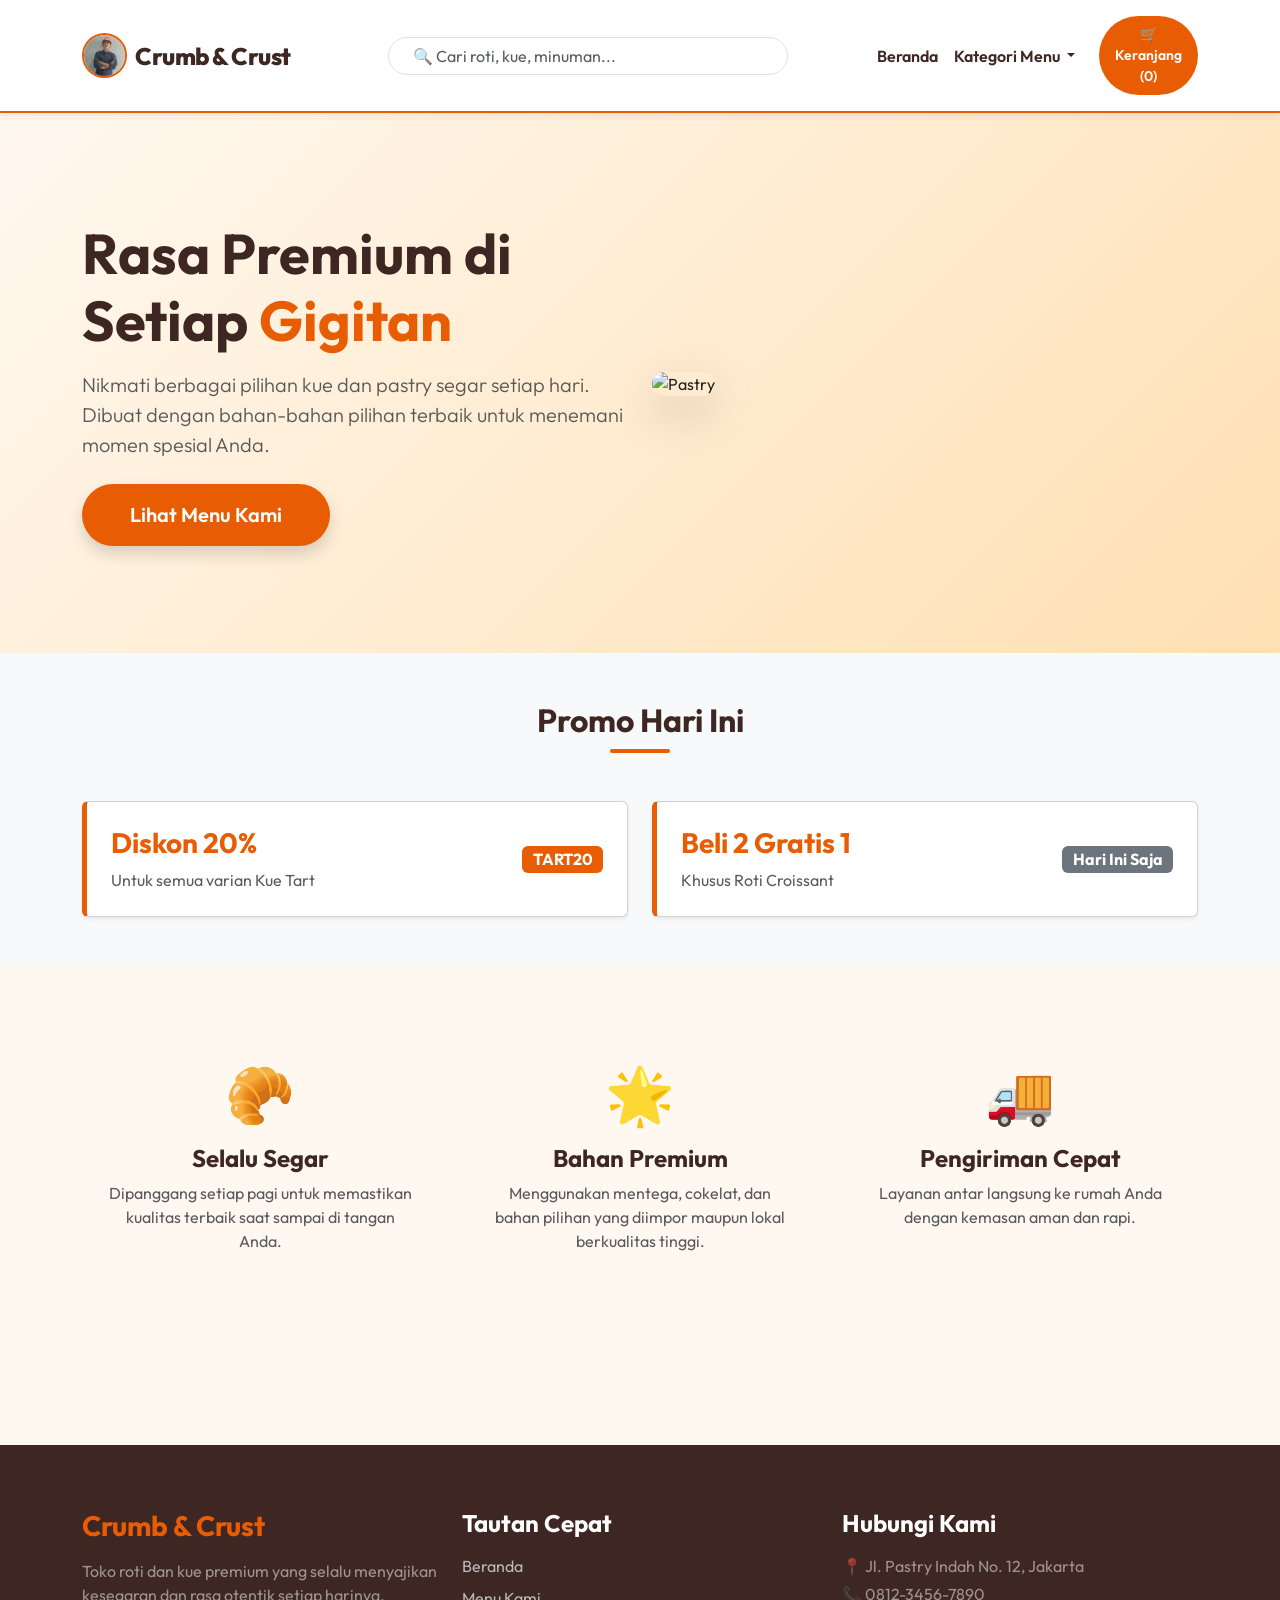
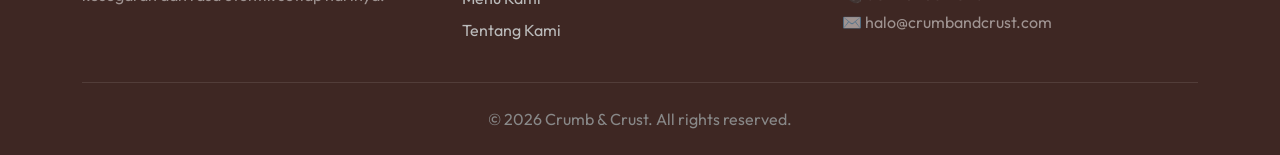
==== index.html @ ef07e7ae "commit pertama website roti" ====
<!DOCTYPE html>
<html lang="id">

<head>
  <meta charset="UTF-8">
  <meta name="viewport" content="width=device-width, initial-scale=1.0">
  <title>Crumb & Crust | Toko Roti & Kue Premium</title>
  <!-- Bootstrap 5 CSS -->
  <link href="https://cdn.jsdelivr.net/npm/bootstrap@5.3.0/dist/css/bootstrap.min.css" rel="stylesheet">
  <link href="https://fonts.googleapis.com/css2?family=Outfit:wght@300;400;600;700;800&display=swap" rel="stylesheet">
  <link rel="stylesheet" href="css/style.css">
</head>

<body>

  <!-- Navbar -->
  <nav class="navbar navbar-expand-lg navbar-light navbar-custom sticky-top py-3">
    <div class="container">
      <a class="navbar-brand d-flex align-items-center gap-2" href="index.html">
        <img src="assets/logo.jpg" alt="Logo" onerror="this.src='https://via.placeholder.com/45/E85D04/FFFFFF?text=C'">
        <span class="fs-4">Crumb & Crust</span>
      </a>
      <button class="navbar-toggler" type="button" data-bs-toggle="collapse" data-bs-target="#navbarNav">
        <span class="navbar-toggler-icon"></span>
      </button>

      <div class="collapse navbar-collapse" id="navbarNav">
        <ul class="navbar-nav mx-auto align-items-center w-100 justify-content-center gap-2 mt-3 mt-lg-0">
          <li class="nav-item w-100" style="max-width: 400px;">
            <input type="text" class="form-control rounded-pill px-4 search-input-nav"
              placeholder="🔍 Cari roti, kue, minuman...">
          </li>
        </ul>
        <ul class="navbar-nav ms-auto align-items-center mt-3 mt-lg-0">
          <li class="nav-item">
            <a class="nav-link active" href="index.html">Beranda</a>
          </li>
          <li class="nav-item dropdown">
            <a class="nav-link dropdown-toggle" href="#" id="navbarDropdown" role="button" data-bs-toggle="dropdown"
              aria-expanded="false">
              Kategori Menu
            </a>
            <ul class="dropdown-menu border-0 shadow-sm" aria-labelledby="navbarDropdown">
              <li><a class="dropdown-item" href="menu.html">Semua Menu</a></li>
              <li>
                <hr class="dropdown-divider">
              </li>
              <li><a class="dropdown-item" href="roti.html">Roti</a></li>
              <li><a class="dropdown-item" href="kue.html">Kue</a></li>
              <li><a class="dropdown-item" href="makanan.html">Makanan</a></li>
              <li><a class="dropdown-item" href="minuman.html">Minuman</a></li>
              <li><a class="dropdown-item" href="cookies.html">Cookies</a></li>
            </ul>
          </li>
          <li class="nav-item ms-lg-3 mt-2 mt-lg-0">
            <a href="cart.html"
              class="btn btn-sm btn-primary-custom rounded-pill px-3 py-2 d-flex align-items-center gap-2"
              id="cart-btn-nav">
              🛒 <span id="cart-count" class="fw-bold">0</span>
            </a>
          </li>
        </ul>
      </div>
    </div>
  </nav>

  <!-- Hero Section -->
  <section class="hero-section text-center text-md-start">
    <div class="container">
      <div class="row align-items-center">
        <div class="col-md-6 mb-5 mb-md-0">
          <h1 class="display-4 fw-bold mb-3">Rasa Premium di Setiap <span class="text-primary-custom">Gigitan</span>
          </h1>
          <p class="lead text-muted mb-4">Nikmati berbagai pilihan kue dan pastry segar setiap hari. Dibuat dengan
            bahan-bahan pilihan terbaik untuk menemani momen spesial Anda.</p>
          <a href="menu.html" class="btn btn-primary-custom btn-lg rounded-pill px-5 py-3 shadow">Lihat Menu Kami</a>
        </div>
        <div class="col-md-6">
          <img src="https://images.unsplash.com/photo-1558961363-fa8fdf82db35?auto=format&fit=crop&w=800&q=80"
            alt="Pastry" class="img-fluid rounded-4 shadow-lg">
        </div>
      </div>
    </div>
  </section>

  <!-- Promo Section -->
  <section class="py-5 bg-light">
    <div class="container">
      <div class="text-center mb-5">
        <h2 class="fw-bold">Promo Hari Ini</h2>
        <div style="width: 60px; height: 4px; background: var(--primary-color); margin: 10px auto; border-radius: 2px;">
        </div>
      </div>
      <div class="row g-4">
        <div class="col-md-6">
          <div class="card promo-card shadow-sm h-100 p-4">
            <div class="d-flex justify-content-between align-items-center">
              <div>
                <h3 class="text-primary-custom fw-bold">Diskon 20%</h3>
                <p class="mb-0 text-muted">Untuk semua varian Kue Tart</p>
              </div>
              <span class="badge bg-primary-custom fs-6">TART20</span>
            </div>
          </div>
        </div>
        <div class="col-md-6">
          <div class="card promo-card shadow-sm h-100 p-4">
            <div class="d-flex justify-content-between align-items-center">
              <div>
                <h3 class="text-primary-custom fw-bold">Beli 2 Gratis 1</h3>
                <p class="mb-0 text-muted">Khusus Roti Croissant</p>
              </div>
              <span class="badge bg-secondary fs-6">Hari Ini Saja</span>
            </div>
          </div>
        </div>
      </div>
    </div>
  </section>

  <!-- Featured Highlights -->
  <section class="py-5">
    <div class="container py-4">
      <div class="row g-4 text-center">
        <div class="col-md-4">
          <div class="p-4">
            <h1 class="display-4 mb-3">🥐</h1>
            <h4 class="fw-bold">Selalu Segar</h4>
            <p class="text-muted">Dipanggang setiap pagi untuk memastikan kualitas terbaik saat sampai di tangan Anda.
            </p>
          </div>
        </div>
        <div class="col-md-4">
          <div class="p-4">
            <h1 class="display-4 mb-3">🌟</h1>
            <h4 class="fw-bold">Bahan Premium</h4>
            <p class="text-muted">Menggunakan mentega, cokelat, dan bahan pilihan yang diimpor maupun lokal berkualitas
              tinggi.</p>
          </div>
        </div>
        <div class="col-md-4">
          <div class="p-4">
            <h1 class="display-4 mb-3">🚚</h1>
            <h4 class="fw-bold">Pengiriman Cepat</h4>
            <p class="text-muted">Layanan antar langsung ke rumah Anda dengan kemasan aman dan rapi.</p>
          </div>
        </div>
      </div>
    </div>
  </section>

  <!-- Footer -->
  <footer class="footer">
    <div class="container">
      <div class="row g-4 mb-4">
        <div class="col-md-4">
          <h3 class="text-primary-custom fw-bold mb-3">Crumb & Crust</h3>
          <p class="text-white-50">Toko roti dan kue premium yang selalu menyajikan kesegaran dan rasa otentik setiap
            harinya.</p>
        </div>
        <div class="col-md-4">
          <h4 class="fw-bold mb-3 text-white">Tautan Cepat</h4>
          <div class="d-flex flex-column gap-2">
            <a href="index.html">Beranda</a>
            <a href="menu.html">Menu Kami</a>
            <a href="#">Tentang Kami</a>
          </div>
        </div>
        <div class="col-md-4">
          <h4 class="fw-bold mb-3 text-white">Hubungi Kami</h4>
          <p class="text-white-50 mb-1">📍 Jl. Pastry Indah No. 12, Jakarta</p>
          <p class="text-white-50 mb-1">📞 0812-3456-7890</p>
          <p class="text-white-50">✉️ halo@crumbandcrust.com</p>
        </div>
      </div>
      <div class="footer-bottom text-center">
        <p class="mb-0">&copy; 2026 Crumb & Crust. All rights reserved.</p>
      </div>
    </div>
  </footer>

  <!-- Bootstrap 5 JS Bundle -->
  <script src="https://cdn.jsdelivr.net/npm/bootstrap@5.3.0/dist/js/bootstrap.bundle.min.js"></script>
  <script src="https://cdn.jsdelivr.net/npm/@supabase/supabase-js@2"></script>
  <script src="js/db.js"></script>
  <script src="js/script.js"></script>
</body>

</html>
---- css/style.css ----
:root {
  --primary-color: #E85D04; /* Orange */
  --primary-hover: #DC2F02;
  --secondary-color: #3E2723; /* Dark Brown */
  --secondary-light: #5D4037;
  --bg-color: #FFF8F0; /* Off-white / Cream */
  --transition: all 0.3s cubic-bezier(0.25, 0.8, 0.25, 1);
}

body {
  font-family: 'Outfit', 'Inter', sans-serif;
  background-color: var(--bg-color);
  color: #212121;
}

/* Typography Overrides */
h1, h2, h3, h4, h5, h6 {
  color: var(--secondary-color);
  font-weight: 700;
}

.text-primary-custom { color: var(--primary-color) !important; }
.bg-primary-custom { background-color: var(--primary-color) !important; color: white; }
.btn-primary-custom {
  background-color: var(--primary-color);
  color: white;
  border: none;
  font-weight: 600;
  transition: var(--transition);
}
.btn-primary-custom:hover {
  background-color: var(--primary-hover);
  color: white;
  transform: translateY(-2px);
  box-shadow: 0 4px 10px rgba(232, 93, 4, 0.3);
}

.btn-outline-custom {
  border: 2px solid var(--primary-color);
  color: var(--primary-color);
  font-weight: 600;
  background: transparent;
  transition: var(--transition);
}
.btn-outline-custom:hover, .btn-outline-custom.active {
  background-color: var(--primary-color);
  color: white;
}

/* Navbar */
.navbar-custom {
  background: rgba(255, 255, 255, 0.95);
  backdrop-filter: blur(10px);
  border-bottom: 2px solid var(--primary-color);
  box-shadow: 0 4px 6px rgba(0, 0, 0, 0.05);
}

.navbar-brand img {
  width: 45px;
  height: 45px;
  border-radius: 50%;
  object-fit: cover;
  border: 2px solid var(--primary-color);
}

.navbar-brand span {
  font-weight: 800;
  color: var(--secondary-color);
  letter-spacing: -0.5px;
}

.nav-link {
  font-weight: 600;
  color: var(--secondary-color) !important;
  transition: var(--transition);
}
.nav-link:hover {
  color: var(--primary-color) !important;
}

/* Hero Section */
.hero-section {
  background: linear-gradient(135deg, var(--bg-color) 0%, #FFE0B2 100%);
  padding: 5rem 0;
  min-height: 60vh;
  display: flex;
  align-items: center;
}

/* Product Cards */
.product-card {
  border: none;
  border-radius: 12px;
  box-shadow: 0 4px 6px rgba(0,0,0,0.05);
  transition: var(--transition);
  overflow: hidden;
  background: white;
}
.product-card:hover {
  transform: translateY(-5px);
  box-shadow: 0 10px 15px rgba(0,0,0,0.1);
}
.product-img {
  height: 200px;
  object-fit: cover;
  transition: transform 0.5s ease;
}
.product-card:hover .product-img {
  transform: scale(1.05);
}

.category-badge {
  position: absolute;
  top: 10px;
  right: 10px;
  background: rgba(0,0,0,0.6);
  color: white;
  padding: 4px 10px;
  border-radius: 20px;
  font-size: 0.8rem;
  z-index: 2;
}

/* Cart Button Floating */
.cart-floating {
  position: fixed;
  bottom: 2rem;
  right: 2rem;
  border-radius: 50px;
  padding: 1rem 1.5rem;
  font-size: 1.1rem;
  box-shadow: 0 5px 15px rgba(232, 93, 4, 0.4);
  z-index: 1000;
}

/* Promo Cards */
.promo-card {
  border-left: 5px solid var(--primary-color);
  transition: var(--transition);
}
.promo-card:hover {
  transform: translateY(-5px);
}

/* Footer */
.footer {
  background-color: var(--secondary-color);
  color: #fff;
  padding-top: 4rem;
  margin-top: 5rem;
}
.footer a {
  color: #bbb;
  text-decoration: none;
  transition: var(--transition);
}
.footer a:hover {
  color: var(--primary-color);
  padding-left: 5px;
}
.footer-bottom {
  border-top: 1px solid rgba(255,255,255,0.1);
  padding: 1.5rem 0;
  margin-top: 2rem;
  color: #888;
}

/* Admin Sidebar */
.admin-sidebar {
  min-height: 100vh;
  background: var(--secondary-color);
}
.admin-sidebar a {
  color: rgba(255,255,255,0.8);
  transition: var(--transition);
}
.admin-sidebar a:hover, .admin-sidebar a.active {
  color: white;
  background: rgba(255,255,255,0.1);
}

.qris-mockup {
  border: 1px dashed var(--primary-color);
  padding: 1rem;
  text-align: center;
  background: #fdfdfd;
}
.qris-img {
  width: 150px;
  height: 150px;
  background: #eee url('data:image/svg+xml;utf8,<svg xmlns="http://www.w3.org/2000/svg" width="100" height="100" viewBox="0 0 24 24"><path d="M4 4h4v4H4zM16 4h4v4h-4zM4 16h4v4H4z"/><path d="M2 2v8h8V2H2zm6 6H4V4h4v4zm10-6h-8v8h8V2zm-2 6h-4V4h4v4zM2 14v8h8v-8H2zm6 6H4v-4h4v4zm5-5h2v2h-2zm2 2h2v2h-2zm-2 2h2v2h-2zm4-4h2v2h-2zm0 4h2v2h-2z"/></svg>') center/contain no-repeat;
  margin: 0 auto;
}
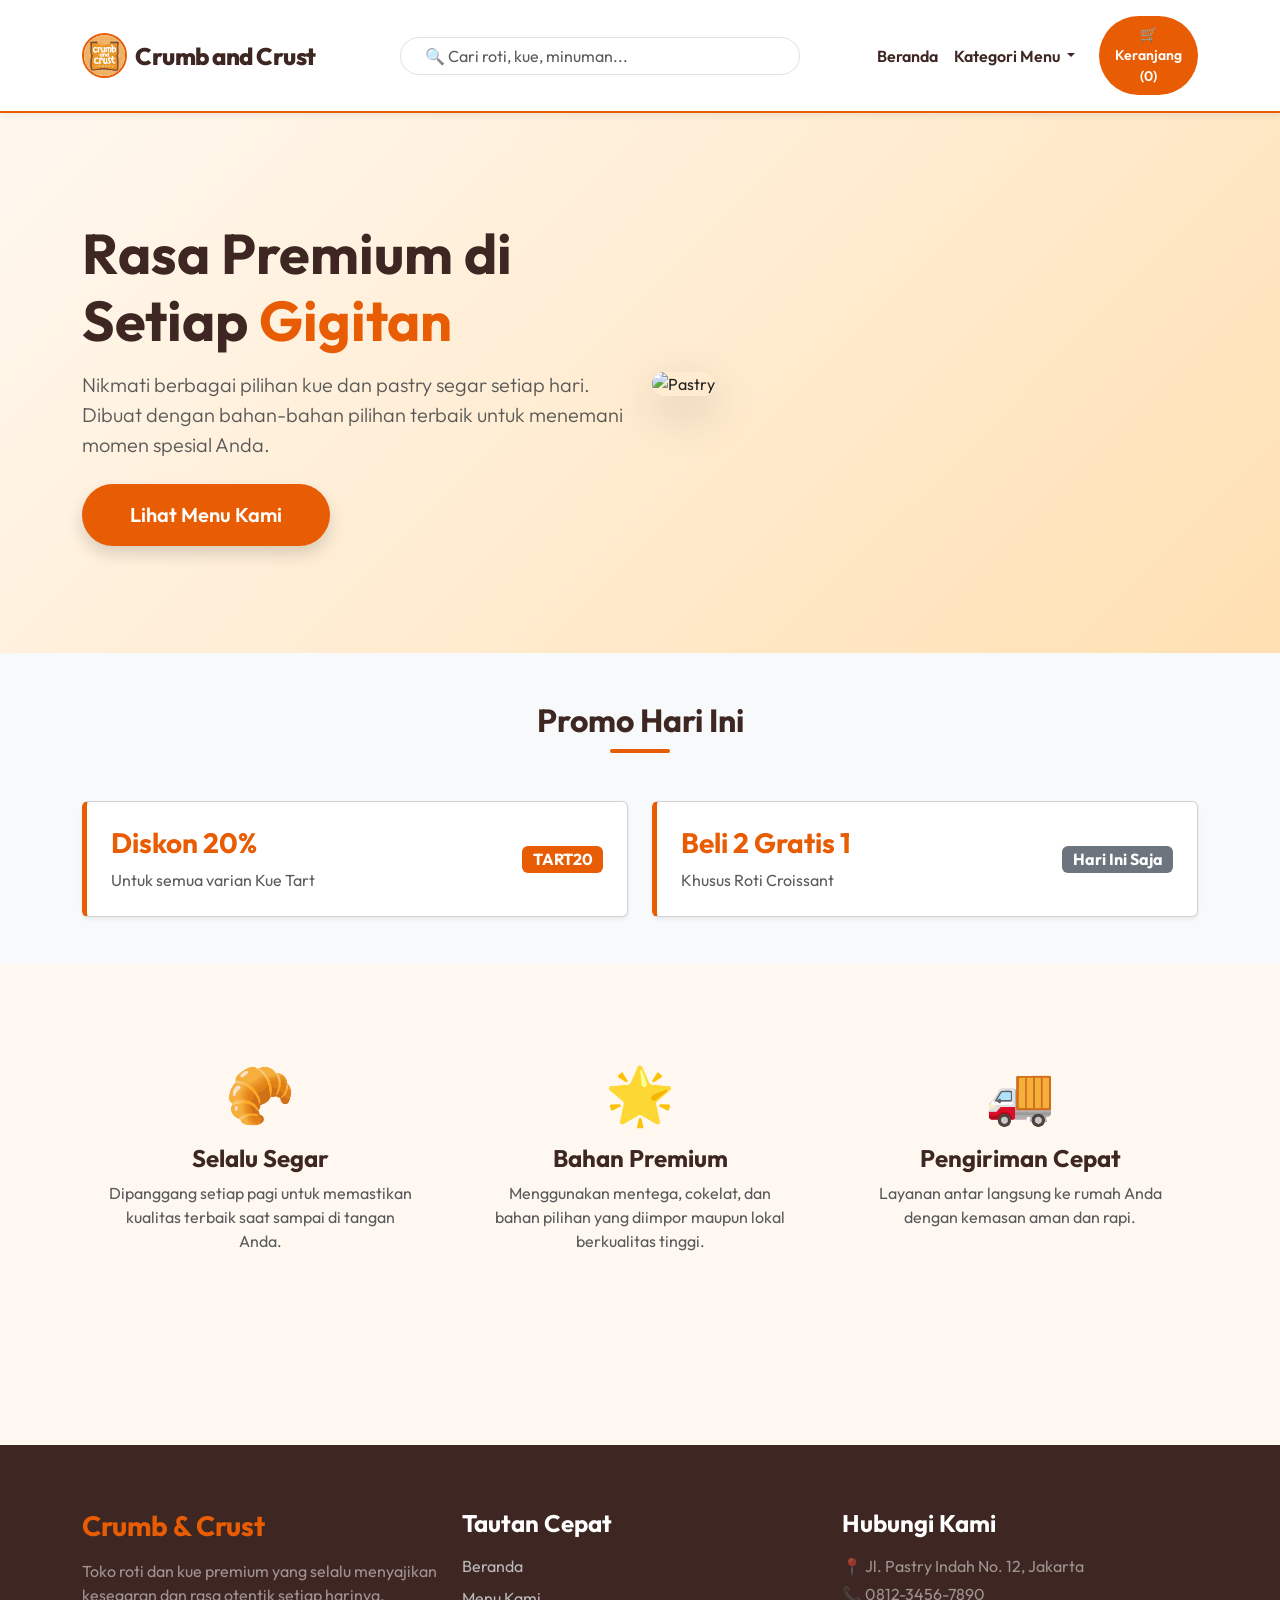
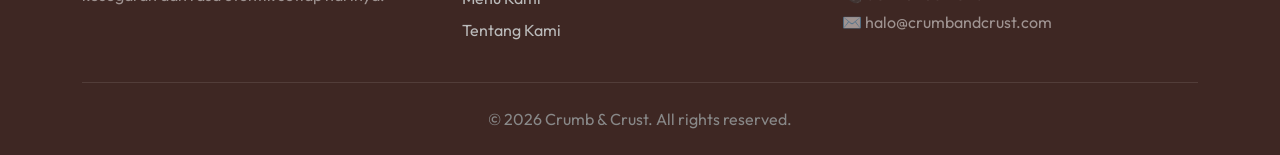
==== commit a02f6f3b: "update logo" ====
--- a/index.html
+++ b/index.html
@@ -17,8 +17,8 @@
   <nav class="navbar navbar-expand-lg navbar-light navbar-custom sticky-top py-3">
     <div class="container">
       <a class="navbar-brand d-flex align-items-center gap-2" href="index.html">
-        <img src="assets/logo.jpg" alt="Logo" onerror="this.src='https://via.placeholder.com/45/E85D04/FFFFFF?text=C'">
-        <span class="fs-4">Crumb & Crust</span>
+        <img src="assets/logo.jpeg" alt="Logo" onerror="this.src='https://via.placeholder.com/45/E85D04/FFFFFF?text=C'">
+        <span class="fs-4">Crumb and Crust</span>
       </a>
       <button class="navbar-toggler" type="button" data-bs-toggle="collapse" data-bs-target="#navbarNav">
         <span class="navbar-toggler-icon"></span>
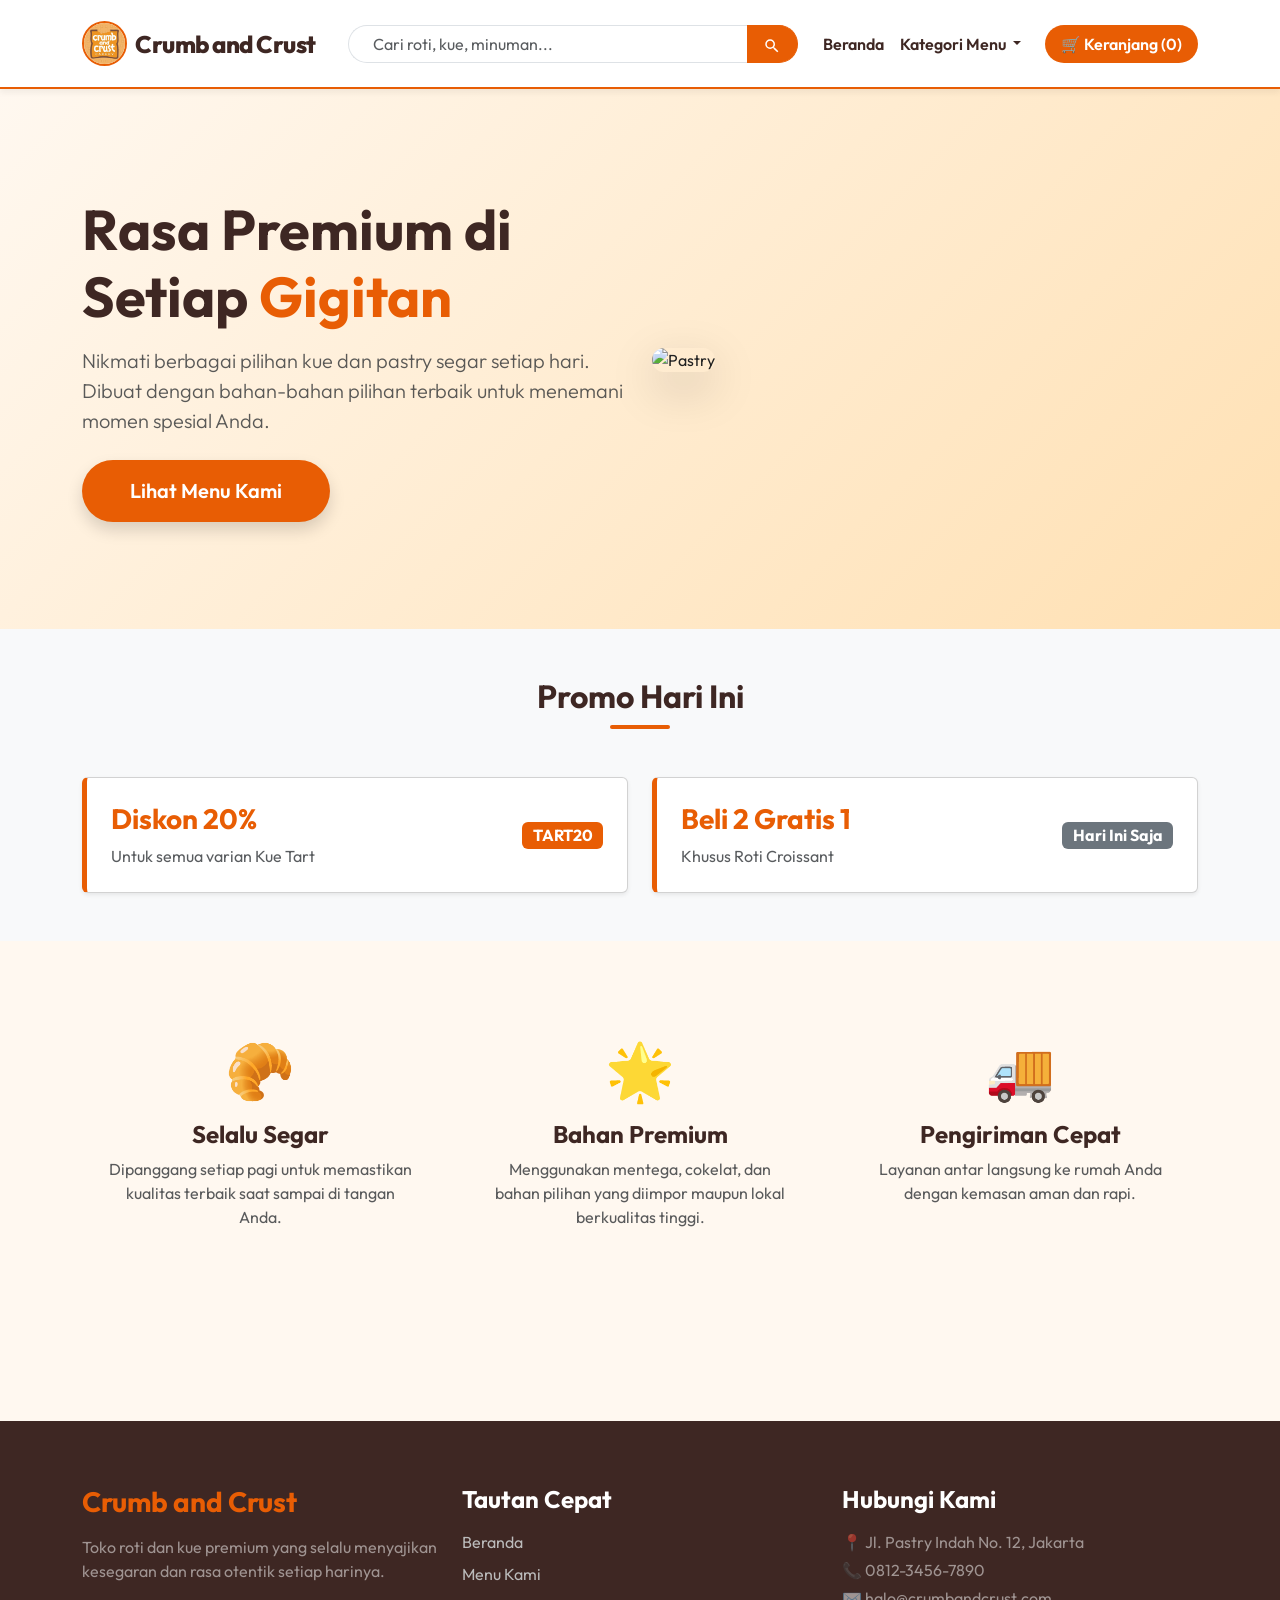
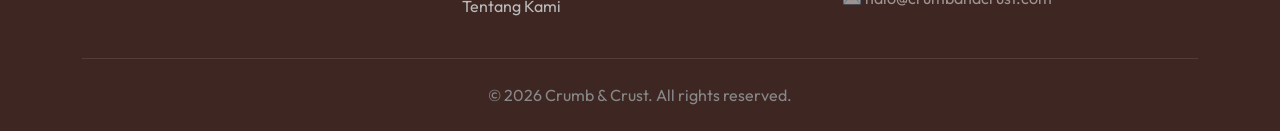
==== commit fa0b8248: "update" ====
--- a/index.html
+++ b/index.html
@@ -26,9 +26,16 @@
 
       <div class="collapse navbar-collapse" id="navbarNav">
         <ul class="navbar-nav mx-auto align-items-center w-100 justify-content-center gap-2 mt-3 mt-lg-0">
-          <li class="nav-item w-100" style="max-width: 400px;">
-            <input type="text" class="form-control rounded-pill px-4 search-input-nav"
-              placeholder="🔍 Cari roti, kue, minuman...">
+          <li class="nav-item w-100" style="max-width: 450px;">
+            <div class="input-group">
+              <input type="text" class="form-control rounded-start-pill px-4 search-input-nav border-end-0"
+                placeholder="Cari roti, kue, minuman...">
+              <button class="btn btn-primary-custom rounded-end-pill px-3 search-btn-nav" type="button">
+                <svg xmlns="http://www.w3.org/2000/svg" width="18" height="18" fill="white" viewBox="0 0 24 24">
+                  <path d="M15.5 14h-.79l-.28-.27A6.471 6.471 0 0 0 16 9.5 6.5 6.5 0 1 0 9.5 16c1.61 0 3.09-.59 4.23-1.57l.27.28v.79l5 4.99L20.49 19l-4.99-5zm-6 0C7.01 14 5 11.99 5 9.5S7.01 5 9.5 5 14 7.01 14 9.5 11.99 14 9.5 14z"/>
+                </svg>
+              </button>
+            </div>
           </li>
         </ul>
         <ul class="navbar-nav ms-auto align-items-center mt-3 mt-lg-0">
@@ -54,9 +61,10 @@
           </li>
           <li class="nav-item ms-lg-3 mt-2 mt-lg-0">
             <a href="cart.html"
-              class="btn btn-sm btn-primary-custom rounded-pill px-3 py-2 d-flex align-items-center gap-2"
+              class="btn btn-sm btn-primary-custom rounded-pill px-3 py-1 d-flex align-items-center gap-2"
               id="cart-btn-nav">
-              🛒 <span id="cart-count" class="fw-bold">0</span>
+              <span>🛒</span>
+              <span id="cart-count" class="fw-bold">0</span>
             </a>
           </li>
         </ul>
@@ -154,7 +162,7 @@
     <div class="container">
       <div class="row g-4 mb-4">
         <div class="col-md-4">
-          <h3 class="text-primary-custom fw-bold mb-3">Crumb & Crust</h3>
+          <h3 class="text-primary-custom fw-bold mb-3">Crumb and Crust</h3>
           <p class="text-white-50">Toko roti dan kue premium yang selalu menyajikan kesegaran dan rasa otentik setiap
             harinya.</p>
         </div>
--- a/css/style.css
+++ b/css/style.css
@@ -1,9 +1,12 @@
 :root {
-  --primary-color: #E85D04; /* Orange */
+  --primary-color: #E85D04;
+  /* Orange */
   --primary-hover: #DC2F02;
-  --secondary-color: #3E2723; /* Dark Brown */
+  --secondary-color: #3E2723;
+  /* Dark Brown */
   --secondary-light: #5D4037;
-  --bg-color: #FFF8F0; /* Off-white / Cream */
+  --bg-color: #FFF8F0;
+  /* Off-white / Cream */
   --transition: all 0.3s cubic-bezier(0.25, 0.8, 0.25, 1);
 }
 
@@ -14,13 +17,25 @@
 }
 
 /* Typography Overrides */
-h1, h2, h3, h4, h5, h6 {
+h1,
+h2,
+h3,
+h4,
+h5,
+h6 {
   color: var(--secondary-color);
   font-weight: 700;
 }
 
-.text-primary-custom { color: var(--primary-color) !important; }
-.bg-primary-custom { background-color: var(--primary-color) !important; color: white; }
+.text-primary-custom {
+  color: var(--primary-color) !important;
+}
+
+.bg-primary-custom {
+  background-color: var(--primary-color) !important;
+  color: white;
+}
+
 .btn-primary-custom {
   background-color: var(--primary-color);
   color: white;
@@ -28,6 +43,7 @@
   font-weight: 600;
   transition: var(--transition);
 }
+
 .btn-primary-custom:hover {
   background-color: var(--primary-hover);
   color: white;
@@ -42,7 +58,9 @@
   background: transparent;
   transition: var(--transition);
 }
-.btn-outline-custom:hover, .btn-outline-custom.active {
+
+.btn-outline-custom:hover,
+.btn-outline-custom.active {
   background-color: var(--primary-color);
   color: white;
 }
@@ -74,6 +92,7 @@
   color: var(--secondary-color) !important;
   transition: var(--transition);
 }
+
 .nav-link:hover {
   color: var(--primary-color) !important;
 }
@@ -91,20 +110,23 @@
 .product-card {
   border: none;
   border-radius: 12px;
-  box-shadow: 0 4px 6px rgba(0,0,0,0.05);
+  box-shadow: 0 4px 6px rgba(0, 0, 0, 0.05);
   transition: var(--transition);
   overflow: hidden;
   background: white;
 }
+
 .product-card:hover {
   transform: translateY(-5px);
-  box-shadow: 0 10px 15px rgba(0,0,0,0.1);
-}
+  box-shadow: 0 10px 15px rgba(0, 0, 0, 0.1);
+}
+
 .product-img {
   height: 200px;
   object-fit: cover;
   transition: transform 0.5s ease;
 }
+
 .product-card:hover .product-img {
   transform: scale(1.05);
 }
@@ -113,7 +135,7 @@
   position: absolute;
   top: 10px;
   right: 10px;
-  background: rgba(0,0,0,0.6);
+  background: rgba(0, 0, 0, 0.6);
   color: white;
   padding: 4px 10px;
   border-radius: 20px;
@@ -133,11 +155,27 @@
   z-index: 1000;
 }
 
+#cart-btn-nav {
+  padding-top: 7px !important;
+  /* Forces a very thin top padding */
+  padding-bottom: 7px !important;
+  /* Forces a very thin bottom padding */
+  font-size: 1.0rem;
+  /* Slightly smaller text helps vertical thinness */
+  display: inline-flex !important;
+  /* Ensures it stays inline with other nav items */
+  align-items: center;
+  justify-content: center;
+  white-space: nowrap;
+  /* Prevents the text from ever jumping to a second line */
+}
+
 /* Promo Cards */
 .promo-card {
   border-left: 5px solid var(--primary-color);
   transition: var(--transition);
 }
+
 .promo-card:hover {
   transform: translateY(-5px);
 }
@@ -149,17 +187,20 @@
   padding-top: 4rem;
   margin-top: 5rem;
 }
+
 .footer a {
   color: #bbb;
   text-decoration: none;
   transition: var(--transition);
 }
+
 .footer a:hover {
   color: var(--primary-color);
   padding-left: 5px;
 }
+
 .footer-bottom {
-  border-top: 1px solid rgba(255,255,255,0.1);
+  border-top: 1px solid rgba(255, 255, 255, 0.1);
   padding: 1.5rem 0;
   margin-top: 2rem;
   color: #888;
@@ -170,13 +211,16 @@
   min-height: 100vh;
   background: var(--secondary-color);
 }
+
 .admin-sidebar a {
-  color: rgba(255,255,255,0.8);
-  transition: var(--transition);
-}
-.admin-sidebar a:hover, .admin-sidebar a.active {
-  color: white;
-  background: rgba(255,255,255,0.1);
+  color: rgba(255, 255, 255, 0.8);
+  transition: var(--transition);
+}
+
+.admin-sidebar a:hover,
+.admin-sidebar a.active {
+  color: white;
+  background: rgba(255, 255, 255, 0.1);
 }
 
 .qris-mockup {
@@ -185,9 +229,36 @@
   text-align: center;
   background: #fdfdfd;
 }
+
 .qris-img {
   width: 150px;
   height: 150px;
   background: #eee url('data:image/svg+xml;utf8,<svg xmlns="http://www.w3.org/2000/svg" width="100" height="100" viewBox="0 0 24 24"><path d="M4 4h4v4H4zM16 4h4v4h-4zM4 16h4v4H4z"/><path d="M2 2v8h8V2H2zm6 6H4V4h4v4zm10-6h-8v8h8V2zm-2 6h-4V4h4v4zM2 14v8h8v-8H2zm6 6H4v-4h4v4zm5-5h2v2h-2zm2 2h2v2h-2zm-2 2h2v2h-2zm4-4h2v2h-2zm0 4h2v2h-2z"/></svg>') center/contain no-repeat;
   margin: 0 auto;
 }
+
+/* Search Input Group */
+.search-input-nav:focus {
+  box-shadow: none;
+  border-color: var(--primary-color);
+}
+
+.search-btn-nav {
+  border: 1px solid var(--primary-color);
+  border-left: none;
+}
+
+.search-btn-nav:hover {
+  background-color: var(--primary-hover);
+  border-color: var(--primary-hover);
+}
+
+.rounded-start-pill {
+  border-top-left-radius: 50rem !important;
+  border-bottom-left-radius: 50rem !important;
+}
+
+.rounded-end-pill {
+  border-top-right-radius: 50rem !important;
+  border-bottom-right-radius: 50rem !important;
+}
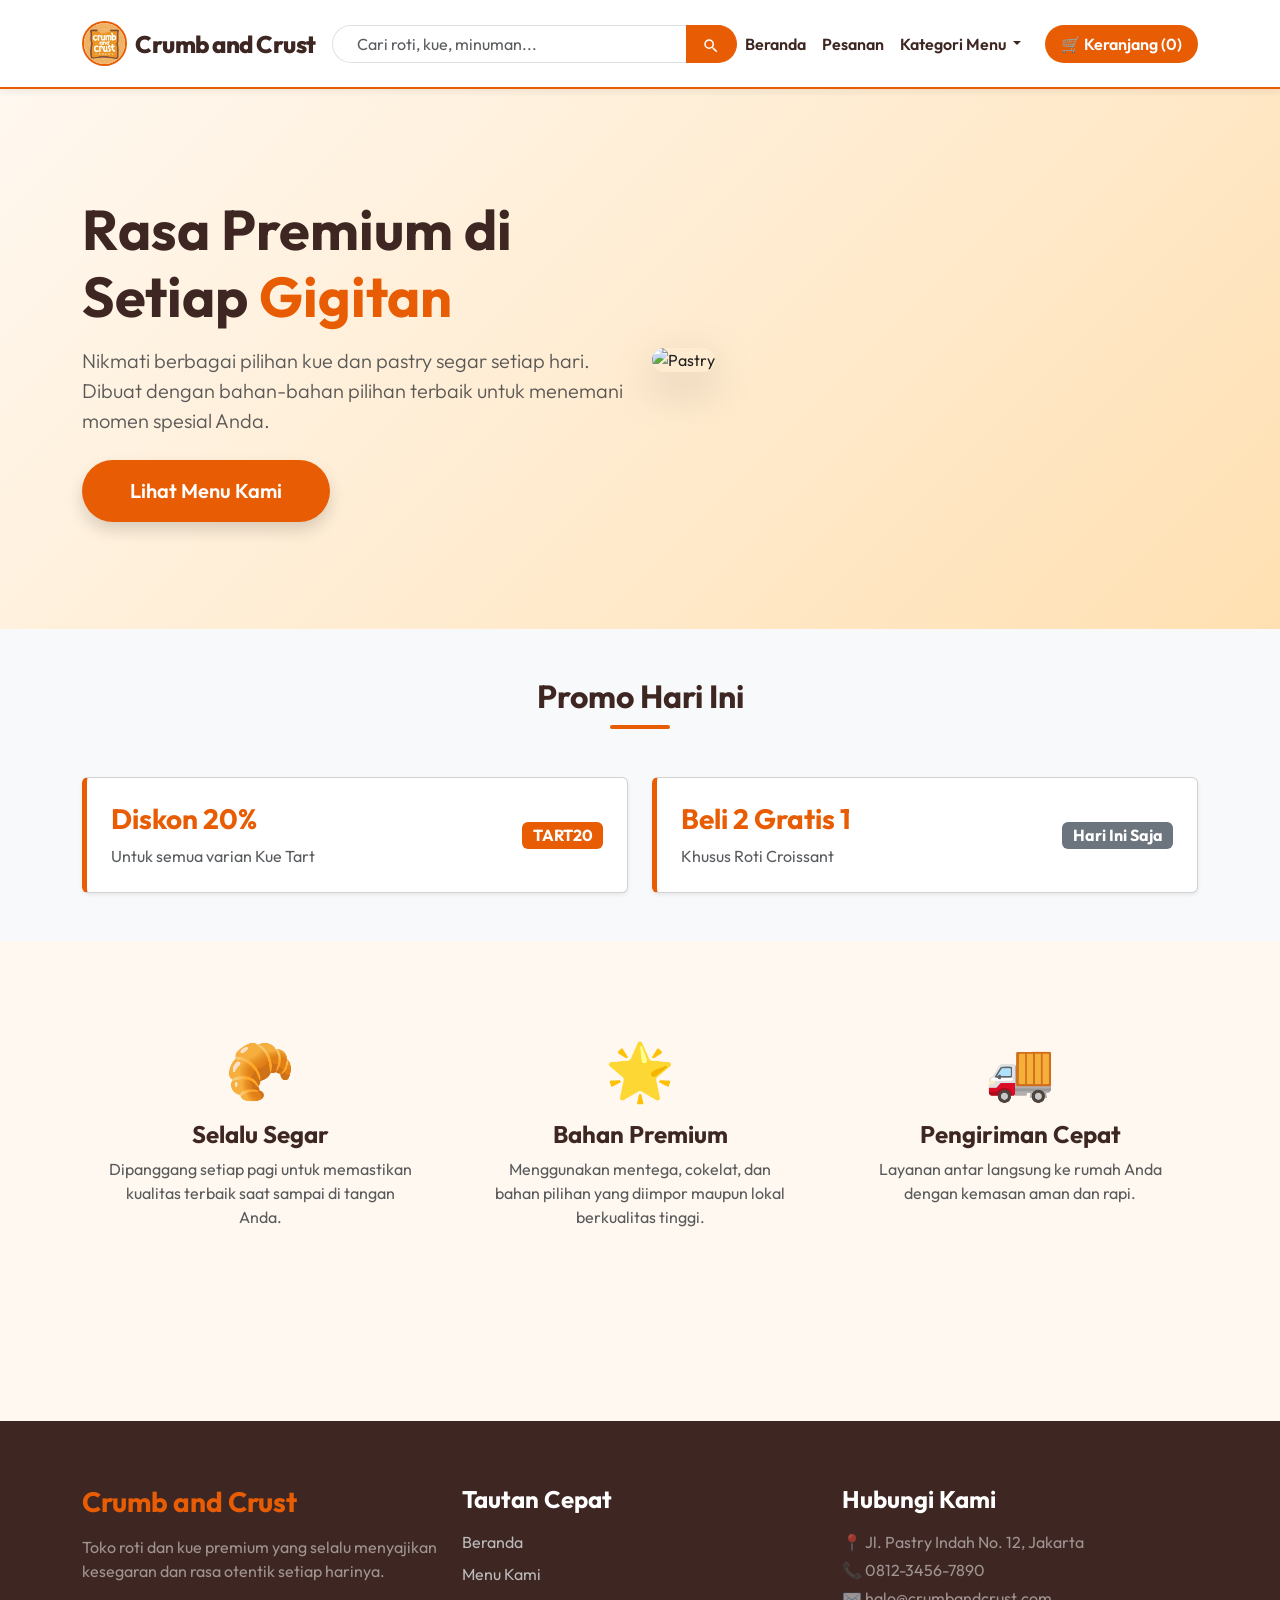
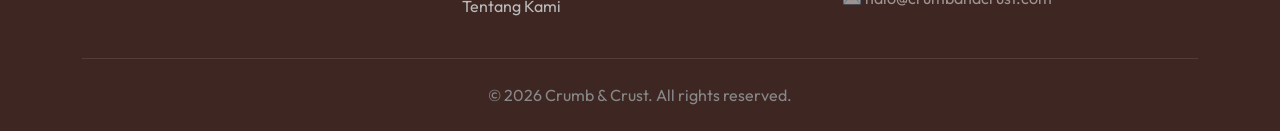
==== commit 4ee53398: "update" ====
--- a/index.html
+++ b/index.html
@@ -4,7 +4,8 @@
 <head>
   <meta charset="UTF-8">
   <meta name="viewport" content="width=device-width, initial-scale=1.0">
-  <title>Crumb & Crust | Toko Roti & Kue Premium</title>
+  <title>Crumb and Crust | Toko Roti & Kue Premium</title>
+  <link rel="icon" type="images/jpeg" href="assets/logo.jpeg">
   <!-- Bootstrap 5 CSS -->
   <link href="https://cdn.jsdelivr.net/npm/bootstrap@5.3.0/dist/css/bootstrap.min.css" rel="stylesheet">
   <link href="https://fonts.googleapis.com/css2?family=Outfit:wght@300;400;600;700;800&display=swap" rel="stylesheet">
@@ -32,7 +33,8 @@
                 placeholder="Cari roti, kue, minuman...">
               <button class="btn btn-primary-custom rounded-end-pill px-3 search-btn-nav" type="button">
                 <svg xmlns="http://www.w3.org/2000/svg" width="18" height="18" fill="white" viewBox="0 0 24 24">
-                  <path d="M15.5 14h-.79l-.28-.27A6.471 6.471 0 0 0 16 9.5 6.5 6.5 0 1 0 9.5 16c1.61 0 3.09-.59 4.23-1.57l.27.28v.79l5 4.99L20.49 19l-4.99-5zm-6 0C7.01 14 5 11.99 5 9.5S7.01 5 9.5 5 14 7.01 14 9.5 11.99 14 9.5 14z"/>
+                  <path
+                    d="M15.5 14h-.79l-.28-.27A6.471 6.471 0 0 0 16 9.5 6.5 6.5 0 1 0 9.5 16c1.61 0 3.09-.59 4.23-1.57l.27.28v.79l5 4.99L20.49 19l-4.99-5zm-6 0C7.01 14 5 11.99 5 9.5S7.01 5 9.5 5 14 7.01 14 9.5 11.99 14 9.5 14z" />
                 </svg>
               </button>
             </div>
@@ -41,6 +43,9 @@
         <ul class="navbar-nav ms-auto align-items-center mt-3 mt-lg-0">
           <li class="nav-item">
             <a class="nav-link active" href="index.html">Beranda</a>
+          </li>
+          <li class="nav-item">
+            <a class="nav-link" href="#" data-bs-toggle="modal" data-bs-target="#orderHistoryModal">Pesanan</a>
           </li>
           <li class="nav-item dropdown">
             <a class="nav-link dropdown-toggle" href="#" id="navbarDropdown" role="button" data-bs-toggle="dropdown"
@@ -187,6 +192,36 @@
     </div>
   </footer>
 
+  <!-- Order History Modal -->
+  <div class="modal fade" id="orderHistoryModal" tabindex="-1">
+    <div class="modal-dialog modal-dialog-centered modal-lg">
+      <div class="modal-content border-0 rounded-4 shadow-lg">
+        <div class="modal-header border-0 pb-0 p-4">
+          <h5 class="modal-title fw-bold">Riwayat Pesanan Saya</h5>
+          <button type="button" class="btn-close" data-bs-dismiss="modal"></button>
+        </div>
+        <div class="modal-body p-4">
+          <div class="mb-4" id="order-history-input-area">
+            <p class="text-muted small mb-3">Masukkan nomor WhatsApp yang Anda gunakan saat memesan untuk melihat status
+              pesanan.</p>
+            <div class="input-group">
+              <input type="tel" id="track-phone" class="form-control rounded-start-pill px-4"
+                placeholder="Cth: 081234567890">
+              <button class="btn btn-primary-custom rounded-end-pill px-4" type="button" id="btn-track-order">Cek
+                Pesanan</button>
+            </div>
+          </div>
+          <div id="order-history-list" class="d-flex flex-column gap-3">
+            <!-- Order history items injected here -->
+            <div class="text-center py-5 text-muted">
+              <p>Belum ada data untuk ditampilkan.</p>
+            </div>
+          </div>
+        </div>
+      </div>
+    </div>
+  </div>
+
   <!-- Bootstrap 5 JS Bundle -->
   <script src="https://cdn.jsdelivr.net/npm/bootstrap@5.3.0/dist/js/bootstrap.bundle.min.js"></script>
   <script src="https://cdn.jsdelivr.net/npm/@supabase/supabase-js@2"></script>
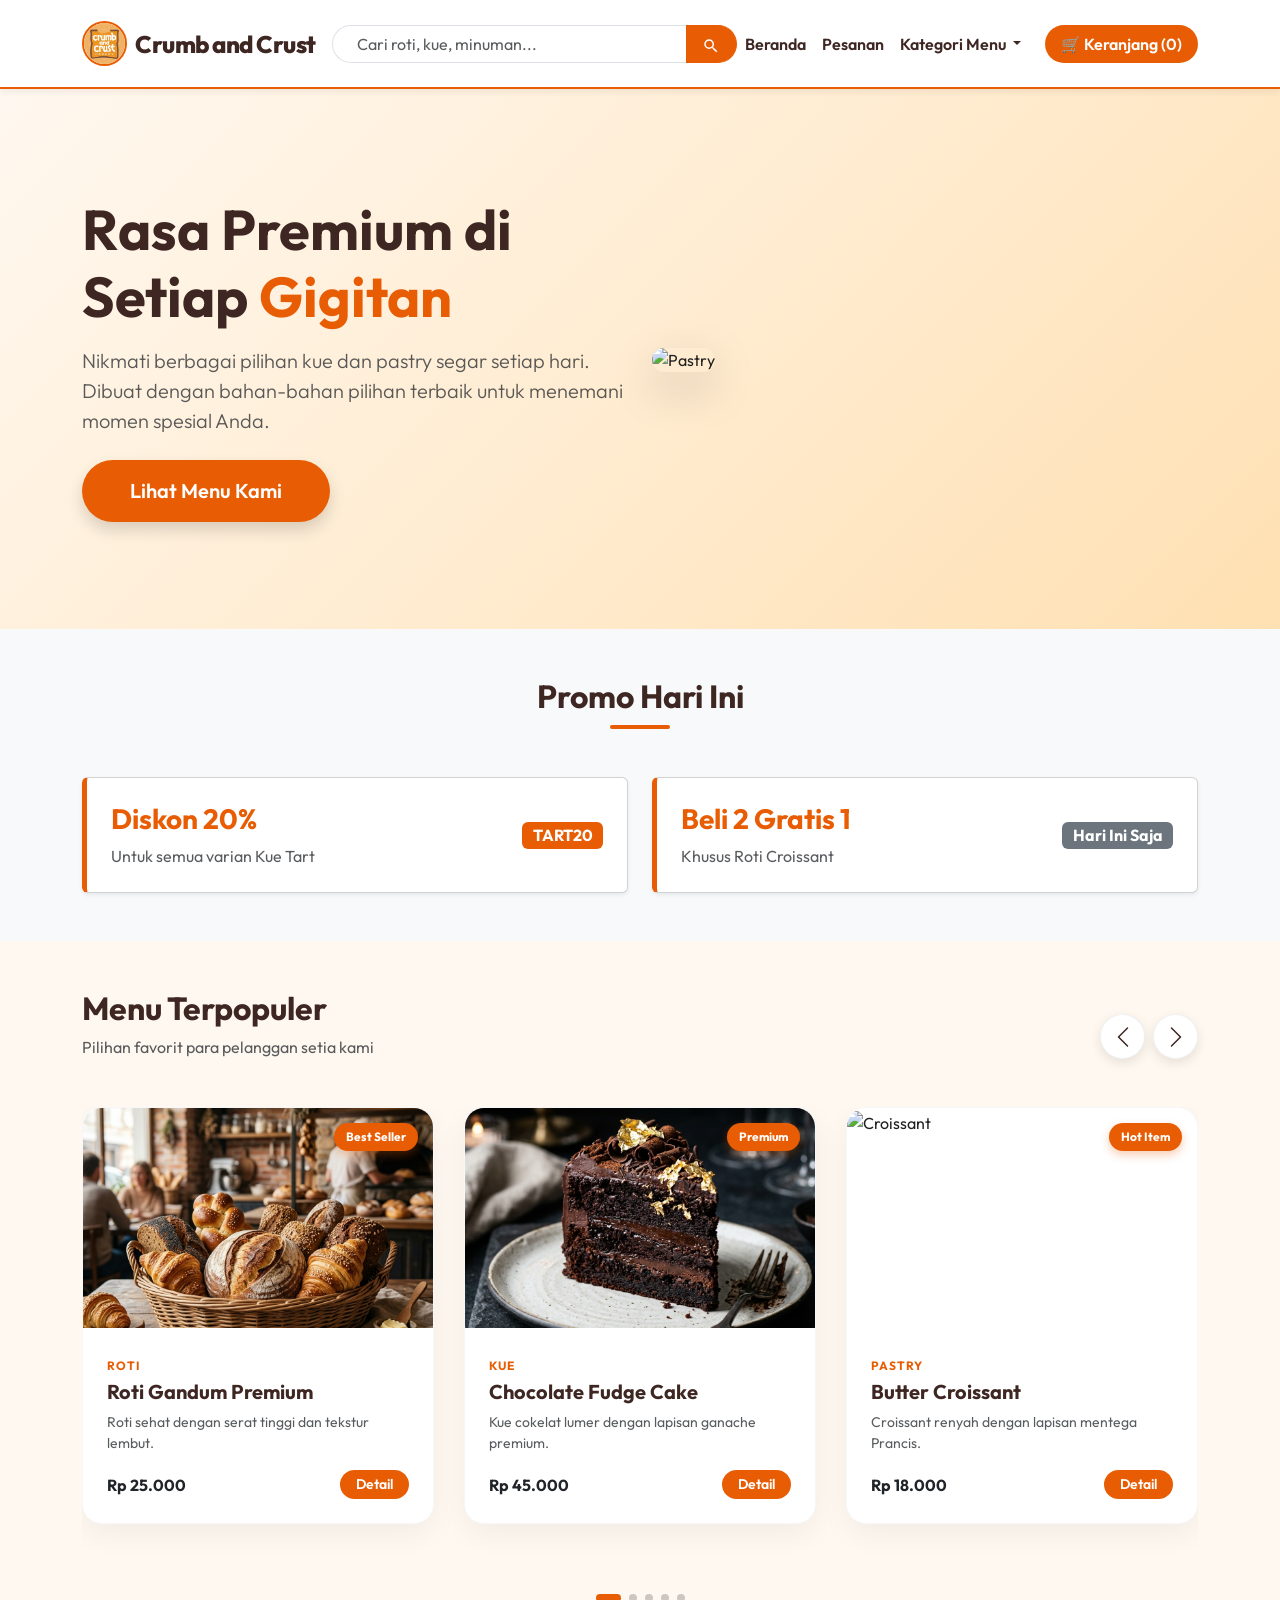
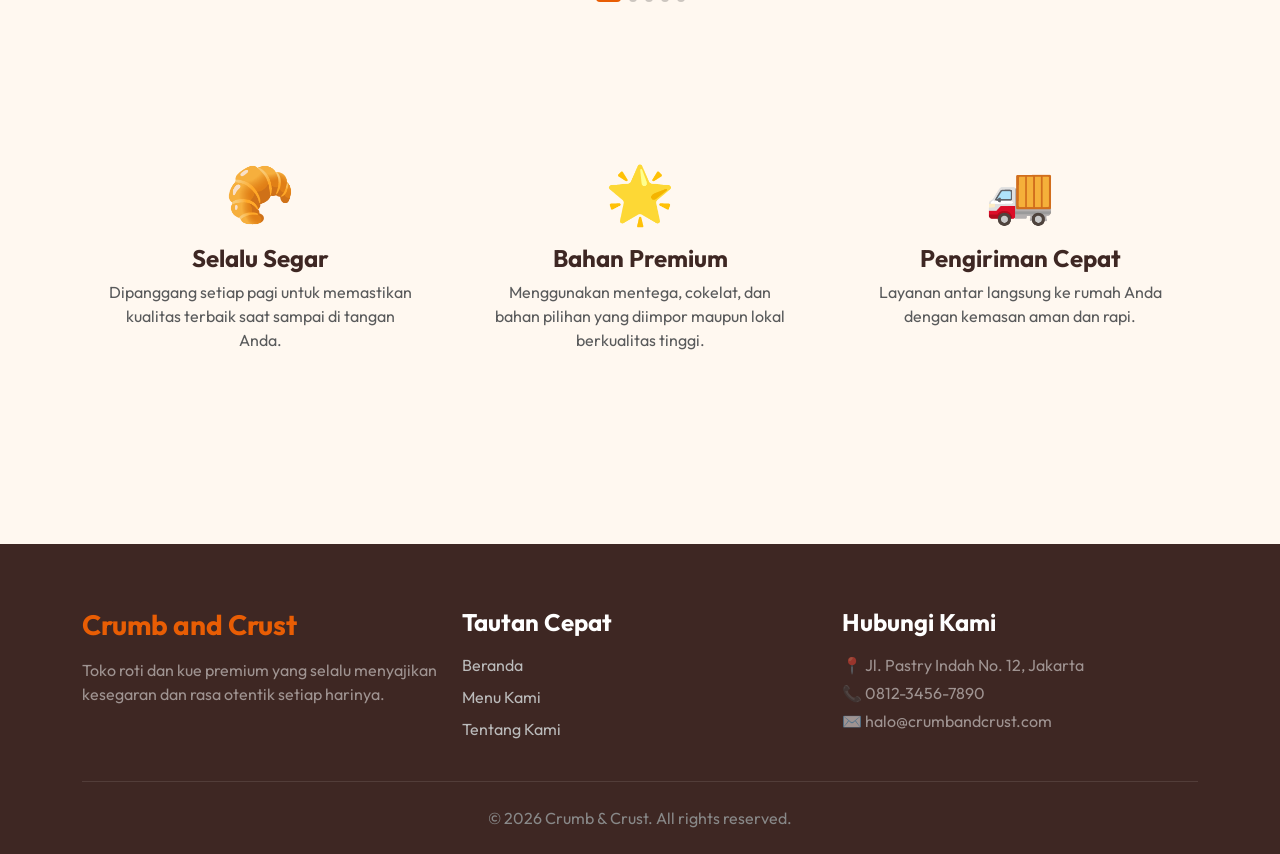
==== commit ae22444f: "update" ====
--- a/index.html
+++ b/index.html
@@ -10,6 +10,8 @@
   <link href="https://cdn.jsdelivr.net/npm/bootstrap@5.3.0/dist/css/bootstrap.min.css" rel="stylesheet">
   <link href="https://fonts.googleapis.com/css2?family=Outfit:wght@300;400;600;700;800&display=swap" rel="stylesheet">
   <link rel="stylesheet" href="css/style.css">
+  <!-- Swiper CSS -->
+  <link rel="stylesheet" href="https://cdn.jsdelivr.net/npm/swiper@11/swiper-bundle.min.css" />
 </head>
 
 <body>
@@ -130,6 +132,126 @@
       </div>
     </div>
   </section>
+  
+  <!-- Menu Carousel Section -->
+  <section class="py-5 overflow-hidden">
+    <div class="container">
+      <div class="d-flex justify-content-between align-items-end mb-5">
+        <div>
+          <h2 class="fw-bold mb-2">Menu Terpopuler</h2>
+          <p class="text-muted mb-0">Pilihan favorit para pelanggan setia kami</p>
+        </div>
+        <div class="d-none d-md-flex gap-2">
+          <div class="swiper-button-prev-custom">
+            <svg xmlns="http://www.w3.org/2000/svg" width="24" height="24" fill="currentColor" viewBox="0 0 16 16">
+              <path fill-rule="evenodd" d="M11.354 1.646a.5.5 0 0 1 0 .708L5.707 8l5.647 5.646a.5.5 0 0 1-.708.708l-6-6a.5.5 0 0 1 0-.708l6-6a.5.5 0 0 1 .708 0z"/>
+            </svg>
+          </div>
+          <div class="swiper-button-next-custom">
+            <svg xmlns="http://www.w3.org/2000/svg" width="24" height="24" fill="currentColor" viewBox="0 0 16 16">
+              <path fill-rule="evenodd" d="M4.646 1.646a.5.5 0 0 1 .708 0l6 6a.5.5 0 0 1 0 .708l-6 6a.5.5 0 0 1-.708-.708L10.293 8 4.646 2.354a.5.5 0 0 1 0-.708z"/>
+            </svg>
+          </div>
+        </div>
+      </div>
+      
+      <!-- Swiper -->
+      <div class="swiper menu-swiper">
+        <div class="swiper-wrapper">
+          <!-- Slide 1 -->
+          <div class="swiper-slide">
+            <div class="menu-carousel-card">
+              <div class="menu-carousel-img">
+                <img src="assets/bread_carousel.png" alt="Roti Gandum">
+                <div class="menu-carousel-badge">Best Seller</div>
+              </div>
+              <div class="menu-carousel-content">
+                <span class="category text-primary-custom fw-bold">Roti</span>
+                <h4 class="fw-bold mt-1">Roti Gandum Premium</h4>
+                <p class="text-muted small">Roti sehat dengan serat tinggi dan tekstur lembut.</p>
+                <div class="d-flex justify-content-between align-items-center mt-3">
+                  <span class="price fw-bold text-dark">Rp 25.000</span>
+                  <a href="roti.html" class="btn btn-sm btn-primary-custom rounded-pill px-3">Detail</a>
+                </div>
+              </div>
+            </div>
+          </div>
+          <!-- Slide 2 -->
+          <div class="swiper-slide">
+            <div class="menu-carousel-card">
+              <div class="menu-carousel-img">
+                <img src="assets/cake_carousel.png" alt="Chocolate Cake">
+                <div class="menu-carousel-badge">Premium</div>
+              </div>
+              <div class="menu-carousel-content">
+                <span class="category text-primary-custom fw-bold">Kue</span>
+                <h4 class="fw-bold mt-1">Chocolate Fudge Cake</h4>
+                <p class="text-muted small">Kue cokelat lumer dengan lapisan ganache premium.</p>
+                <div class="d-flex justify-content-between align-items-center mt-3">
+                  <span class="price fw-bold text-dark">Rp 45.000</span>
+                  <a href="kue.html" class="btn btn-sm btn-primary-custom rounded-pill px-3">Detail</a>
+                </div>
+              </div>
+            </div>
+          </div>
+          <!-- Slide 3 -->
+          <div class="swiper-slide">
+            <div class="menu-carousel-card">
+              <div class="menu-carousel-img">
+                <img src="https://images.unsplash.com/photo-1555507036-ab1f4038808a?auto=format&fit=crop&w=600&q=80" alt="Croissant">
+                <div class="menu-carousel-badge">Hot Item</div>
+              </div>
+              <div class="menu-carousel-content">
+                <span class="category text-primary-custom fw-bold">Pastry</span>
+                <h4 class="fw-bold mt-1">Butter Croissant</h4>
+                <p class="text-muted small">Croissant renyah dengan lapisan mentega Prancis.</p>
+                <div class="d-flex justify-content-between align-items-center mt-3">
+                  <span class="price fw-bold text-dark">Rp 18.000</span>
+                  <a href="roti.html" class="btn btn-sm btn-primary-custom rounded-pill px-3">Detail</a>
+                </div>
+              </div>
+            </div>
+          </div>
+          <!-- Slide 4 -->
+          <div class="swiper-slide">
+            <div class="menu-carousel-card">
+              <div class="menu-carousel-img">
+                <img src="https://images.unsplash.com/photo-1517433367423-c7e5b0f35086?auto=format&fit=crop&w=600&q=80" alt="Strawberry Donut">
+              </div>
+              <div class="menu-carousel-content">
+                <span class="category text-primary-custom fw-bold">Donat</span>
+                <h4 class="fw-bold mt-1">Strawberry Glaze Donut</h4>
+                <p class="text-muted small">Donat empuk dengan selai stroberi segar.</p>
+                <div class="d-flex justify-content-between align-items-center mt-3">
+                  <span class="price fw-bold text-dark">Rp 12.000</span>
+                  <a href="kue.html" class="btn btn-sm btn-primary-custom rounded-pill px-3">Detail</a>
+                </div>
+              </div>
+            </div>
+          </div>
+          <!-- Slide 5 -->
+          <div class="swiper-slide">
+            <div class="menu-carousel-card">
+              <div class="menu-carousel-img">
+                <img src="https://images.unsplash.com/photo-1495474472287-4d71bcdd2085?auto=format&fit=crop&w=600&q=80" alt="Iced Coffee">
+              </div>
+              <div class="menu-carousel-content">
+                <span class="category text-primary-custom fw-bold">Minuman</span>
+                <h4 class="fw-bold mt-1">Iced Caramel Latte</h4>
+                <p class="text-muted small">Kopi espresso premium dengan sirup karamel.</p>
+                <div class="d-flex justify-content-between align-items-center mt-3">
+                  <span class="price fw-bold text-dark">Rp 30.000</span>
+                  <a href="minuman.html" class="btn btn-sm btn-primary-custom rounded-pill px-3">Detail</a>
+                </div>
+              </div>
+            </div>
+          </div>
+        </div>
+        <!-- Pagination -->
+        <div class="swiper-pagination mt-5 position-relative"></div>
+      </div>
+    </div>
+  </section>
 
   <!-- Featured Highlights -->
   <section class="py-5">
@@ -224,6 +346,8 @@
 
   <!-- Bootstrap 5 JS Bundle -->
   <script src="https://cdn.jsdelivr.net/npm/bootstrap@5.3.0/dist/js/bootstrap.bundle.min.js"></script>
+  <!-- Swiper JS -->
+  <script src="https://cdn.jsdelivr.net/npm/swiper@11/swiper-bundle.min.js"></script>
   <script src="https://cdn.jsdelivr.net/npm/@supabase/supabase-js@2"></script>
   <script src="js/db.js"></script>
   <script src="js/script.js"></script>
--- a/css/style.css
+++ b/css/style.css
@@ -157,17 +157,12 @@
 
 #cart-btn-nav {
   padding-top: 7px !important;
-  /* Forces a very thin top padding */
   padding-bottom: 7px !important;
-  /* Forces a very thin bottom padding */
   font-size: 1.0rem;
-  /* Slightly smaller text helps vertical thinness */
   display: inline-flex !important;
-  /* Ensures it stays inline with other nav items */
   align-items: center;
   justify-content: center;
   white-space: nowrap;
-  /* Prevents the text from ever jumping to a second line */
 }
 
 /* Promo Cards */
@@ -206,10 +201,13 @@
   color: #888;
 }
 
-/* Admin Sidebar */
+
+/* Admin Sidebar Responsive */
 .admin-sidebar {
   min-height: 100vh;
   background: var(--secondary-color);
+  transition: transform 0.3s ease;
+  z-index: 1040;
 }
 
 .admin-sidebar a {
@@ -221,6 +219,20 @@
 .admin-sidebar a.active {
   color: white;
   background: rgba(255, 255, 255, 0.1);
+}
+
+@media (max-width: 991.98px) {
+  .admin-sidebar {
+    position: fixed;
+    left: 0;
+    top: 0;
+    transform: translateX(-100%);
+    box-shadow: 10px 0 30px rgba(0, 0, 0, 0.2);
+  }
+
+  .admin-sidebar.show {
+    transform: translateX(0);
+  }
 }
 
 .qris-mockup {
@@ -261,4 +273,201 @@
 .rounded-end-pill {
   border-top-right-radius: 50rem !important;
   border-bottom-right-radius: 50rem !important;
-}+}
+
+@keyframes bounce {
+
+  0%,
+  20%,
+  50%,
+  80%,
+  100% {
+    transform: translateY(0);
+  }
+
+  40% {
+    transform: translateY(-20px);
+  }
+
+  60% {
+    transform: translateY(-10px);
+  }
+}
+
+.animate-bounce {
+  animation: bounce 2s infinite;
+}
+
+.qris-payment-area {
+  background: linear-gradient(145deg, #ffffff, #f9f9f9);
+  padding: 3rem;
+  border-radius: 2rem;
+  box-shadow: 0 20px 40px rgba(0, 0, 0, 0.1);
+  border: 1px solid rgba(232, 93, 4, 0.1);
+  text-align: center;
+  position: relative;
+  overflow: hidden;
+}
+
+.qris-payment-area::before {
+  content: "";
+  position: absolute;
+  top: 0;
+  left: 0;
+  width: 100%;
+  height: 5px;
+  background: var(--primary-color);
+}
+
+/* Custom Toast Notification - Simple Minimalist */
+.custom-toast {
+  position: fixed;
+  bottom: -100px;
+  left: 50%;
+  transform: translateX(-50%);
+  background: #333;
+  color: #fff;
+  padding: 0.8rem 1.5rem;
+  border-radius: 8px;
+  z-index: 9999;
+  transition: all 0.4s ease;
+  font-weight: 500;
+  font-size: 0.95rem;
+  display: flex;
+  align-items: center;
+  box-shadow: 0 5px 15px rgba(0, 0, 0, 0.2);
+}
+
+.custom-toast.show {
+  bottom: 50px;
+}
+
+.custom-toast.success {
+  background: #27ae60;
+}
+
+.custom-toast.error {
+  background: #c0392b;
+}
+
+.custom-toast.info {
+  background: #E85D04;
+}
+
+/* Menu Carousel Styles */
+.menu-carousel-card {
+  background: white;
+  border-radius: 20px;
+  overflow: hidden;
+  box-shadow: 0 10px 30px rgba(0,0,0,0.05);
+  transition: var(--transition);
+  height: 100%;
+  border: 1px solid rgba(0,0,0,0.03);
+  margin-bottom: 20px;
+}
+
+.menu-carousel-card:hover {
+  transform: translateY(-10px);
+  box-shadow: 0 20px 40px rgba(232, 93, 4, 0.15);
+  border-color: rgba(232, 93, 4, 0.1);
+}
+
+.menu-carousel-img {
+  position: relative;
+  height: 220px;
+  overflow: hidden;
+}
+
+.menu-carousel-img img {
+  width: 100%;
+  height: 100%;
+  object-fit: cover;
+  transition: transform 0.6s cubic-bezier(0.165, 0.84, 0.44, 1);
+}
+
+.menu-carousel-card:hover .menu-carousel-img img {
+  transform: scale(1.1);
+}
+
+.menu-carousel-badge {
+  position: absolute;
+  top: 15px;
+  right: 15px;
+  background: var(--primary-color);
+  color: white;
+  padding: 5px 12px;
+  border-radius: 50px;
+  font-size: 0.75rem;
+  font-weight: 700;
+  box-shadow: 0 4px 10px rgba(232, 93, 4, 0.3);
+  z-index: 2;
+}
+
+.menu-carousel-content {
+  padding: 1.5rem;
+}
+
+.menu-carousel-content .category {
+  font-size: 0.75rem;
+  text-transform: uppercase;
+  letter-spacing: 1px;
+}
+
+.menu-carousel-content h4 {
+  font-size: 1.25rem;
+  margin-bottom: 0.5rem;
+  color: var(--secondary-color);
+}
+
+.swiper-button-prev-custom,
+.swiper-button-next-custom {
+  width: 45px;
+  height: 45px;
+  background: white;
+  border-radius: 50%;
+  display: flex;
+  align-items: center;
+  justify-content: center;
+  color: var(--secondary-color);
+  box-shadow: 0 4px 12px rgba(0,0,0,0.1);
+  cursor: pointer;
+  transition: var(--transition);
+  border: 1px solid rgba(0,0,0,0.05);
+}
+
+.swiper-button-prev-custom:hover,
+.swiper-button-next-custom:hover {
+  background: var(--primary-color);
+  color: white;
+  transform: scale(1.1);
+  box-shadow: 0 8px 20px rgba(232, 93, 4, 0.3);
+}
+
+.swiper-pagination-bullet-active {
+  background: var(--primary-color) !important;
+  width: 25px !important;
+  border-radius: 5px !important;
+}
+
+/* Animation for reveal */
+@keyframes fadeInUp {
+  from {
+    opacity: 0;
+    transform: translateY(30px);
+  }
+  to {
+    opacity: 1;
+    transform: translateY(0);
+  }
+}
+
+.swiper-slide {
+  opacity: 0;
+  animation: fadeInUp 0.8s ease forwards;
+}
+
+.swiper-slide:nth-child(1) { animation-delay: 0.1s; }
+.swiper-slide:nth-child(2) { animation-delay: 0.2s; }
+.swiper-slide:nth-child(3) { animation-delay: 0.3s; }
+.swiper-slide:nth-child(4) { animation-delay: 0.4s; }
+.swiper-slide:nth-child(5) { animation-delay: 0.5s; }
